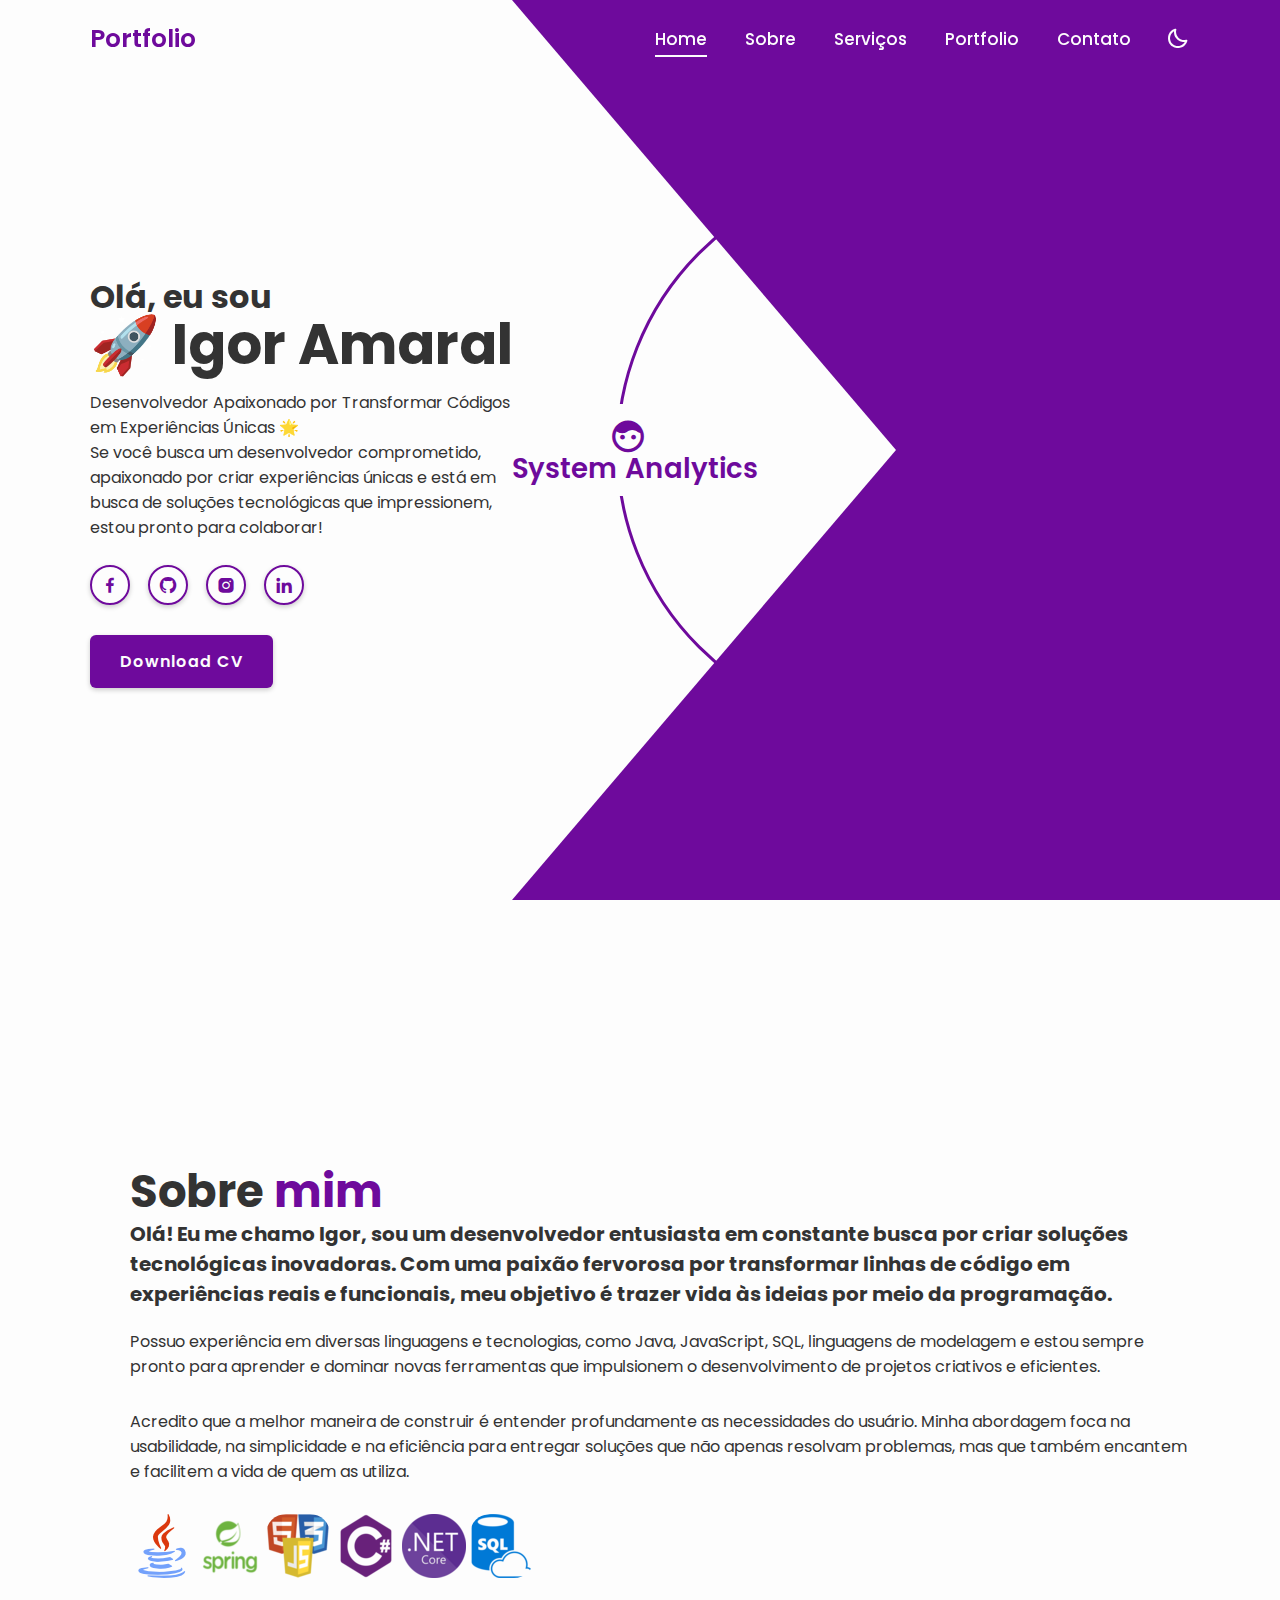
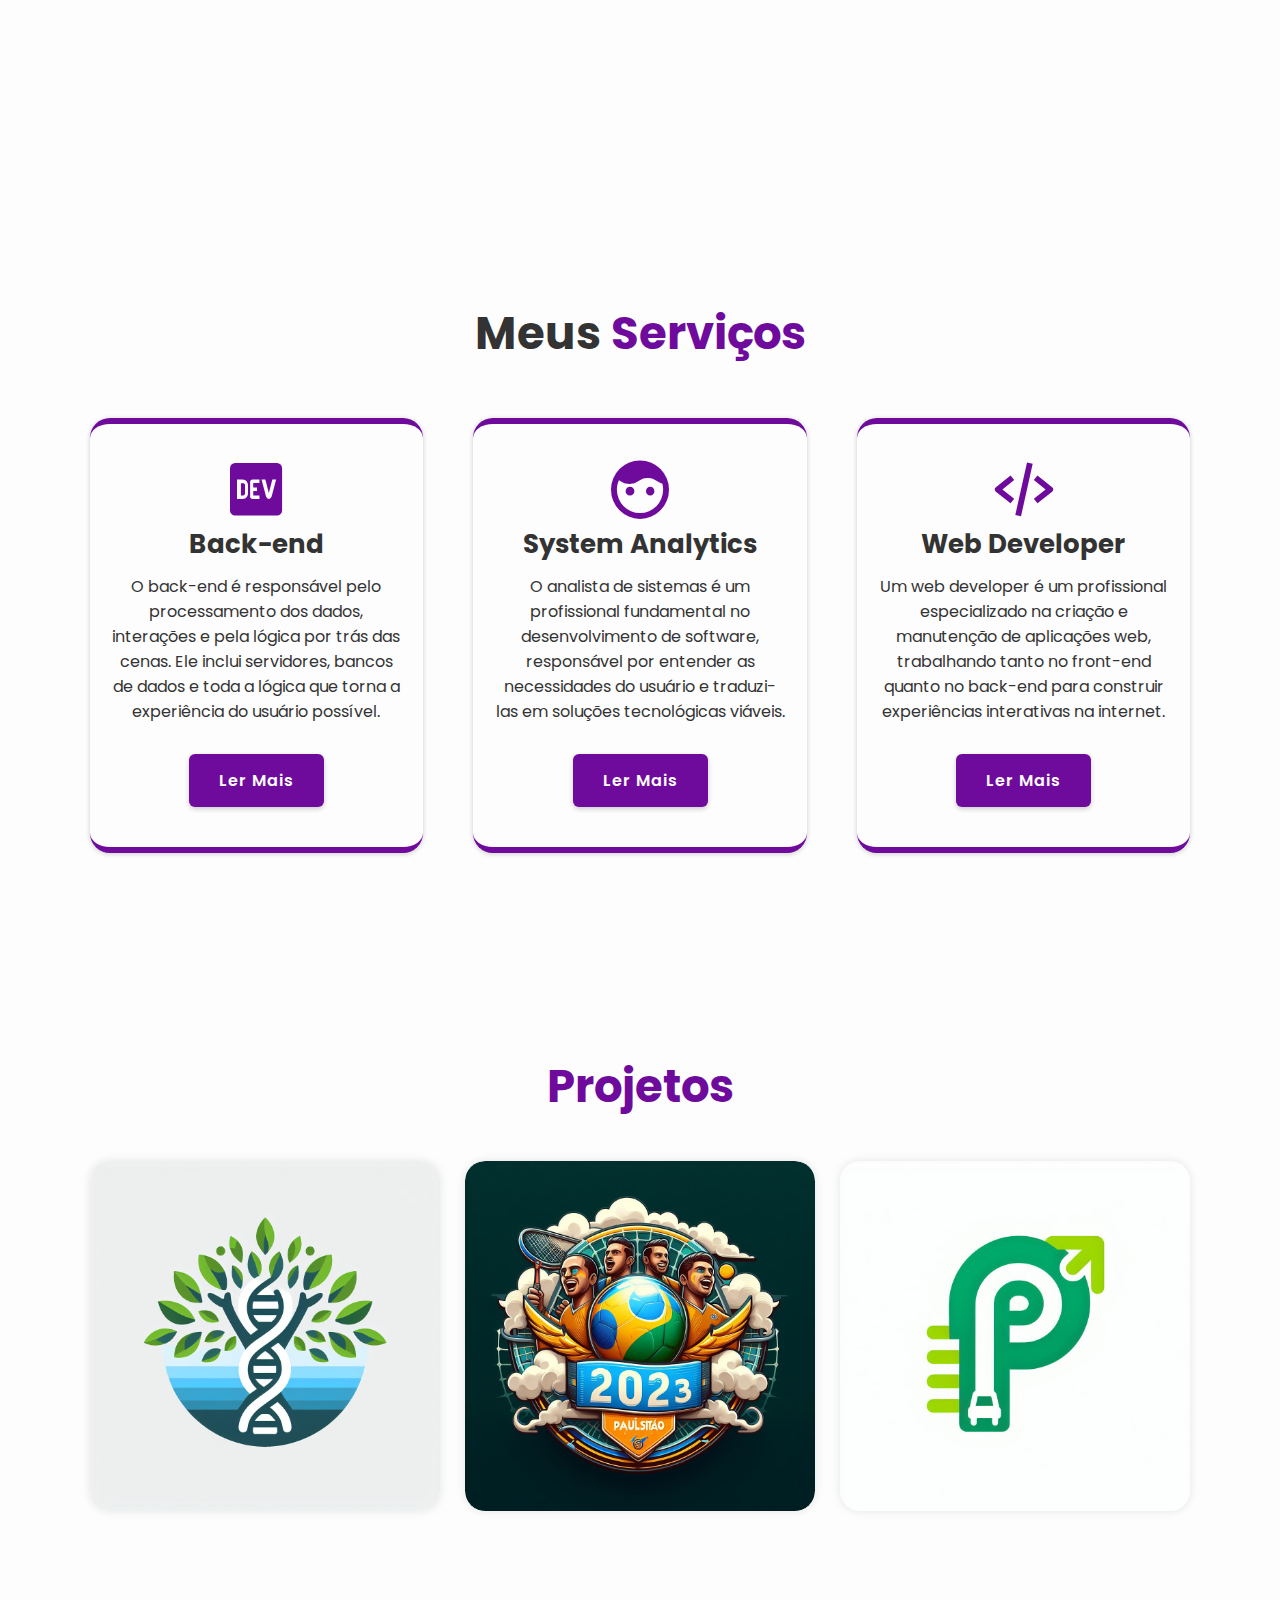
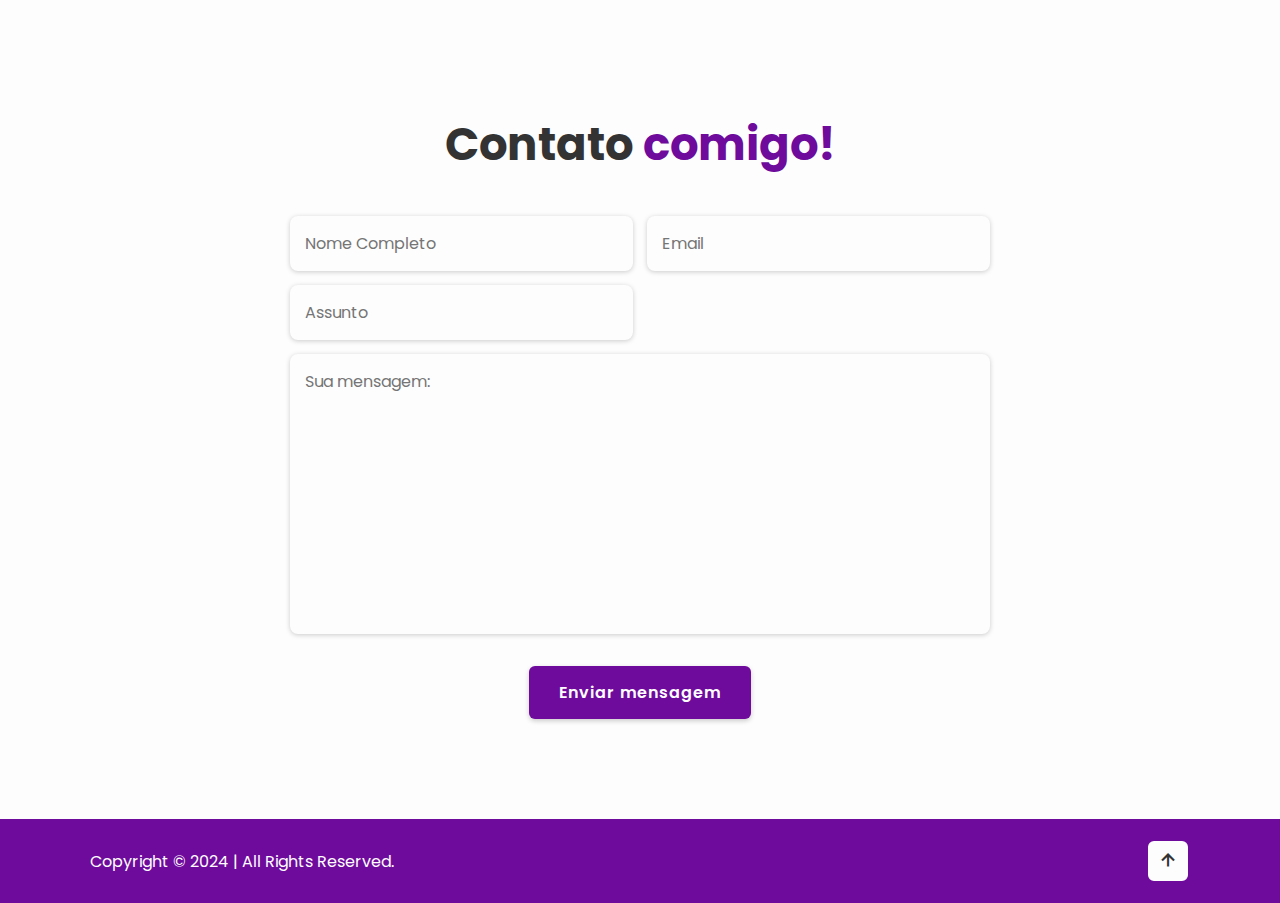
==== index.html @ 48c9be71 "algumas alteraçoes para teste mobile" ====
<!DOCTYPE html>
<html lang="en">

<head>
    <meta charset="UTF-8">
    <meta http-equiv="X-UA-Compatible" content="IE=edge">
    <meta name="viewport" content="width=device-width, initial-scale=1, maximum-scale=1, user-scalable=no">
    <title>Portfolio</title>

    <!-- swiper css -->
    <link rel="stylesheet" href="https://cdn.jsdelivr.net/npm/swiper@9/swiper-bundle.min.css" />

    <!-- box icons -->
    <link href='https://unpkg.com/boxicons@2.1.4/css/boxicons.min.css' rel='stylesheet'>

    <link rel="stylesheet" href="./resources/style.css">
    <link rel="shortcut icon" href="./images/logo.png" type="image/x-icon">
</head>

<body>

    <header class="header">
        <a href="index.html" class="logo">Portfolio</a>

        <nav class="navbar">
            <a href="#home" class="active">Home</a>
            <a href="#sobre">Sobre</a>
            <a href="#servicos">Serviços</a>
            <a href="#portfolio">Portfolio</a>
            <a href="#contato">Contato</a>
        </nav>

        <div class="bx bx-moon" id="darkMode-icon"></div>

        <div class="bx bx-menu" id="menu-icon"></div>
    </header>

    <section class="home" id="home">
        <div class="home-content">
            <h3>Olá, eu sou</h3>
            <h1>🚀 Igor Amaral</h1>
            <p>
                Desenvolvedor Apaixonado por Transformar Códigos em Experiências Únicas 🌟
            </p>
            <p>Se você busca um desenvolvedor comprometido, apaixonado por criar experiências únicas e está em busca de soluções tecnológicas que impressionem, estou pronto para colaborar!</p>

            <div class="social-media">
                <a href="#"><i class='bx bxl-facebook'></i></a>
                <a href="https://github.com/igorAmaral16"><i class='bx bxl-github'></i></a>
                <a href="#"><i class='bx bxl-instagram-alt'></i></a>
                <a href=""><i class='bx bxl-linkedin'></i></a>
            </div>

            <a href=""
                class="btn">Download CV</a>
        </div>

        <div class="profession-container">
            <div class="profession-box">
                <div class="profession" style="--i:0;">
                    <i class='bx bxs-face'></i>
                    <h4>System Analytics</h4>
                </div>
                <div class="profession" style="--i:1;">
                    <i class='bx bxl-dev-to'></i>
                    <h4>Dev Back-end</h4>
                </div>
                <div class="profession" style="--i:2;">
                    <i class='bx bx-code-alt'></i>
                    <h4>Web Developer</h4>
                </div>
                <div class="profession" style="--i:3;">
                    <i class='bx bxs-file-archive'></i>
                    <h4>Documentação</h4>
                </div>

                <div class="circle"></div>
            </div>

            <div class="overlay"></div>
        </div>

        <div class="home-img">
            <img src="botar uma foto melhor" alt="">
        </div>
    </section>

    <section class="about" id="sobre">
        <div class="about-img">
            <img src="botar um png" alt="">
        </div>

        <div class="about-content">
            <h2 class="heading">Sobre <span>mim</span></h2>
            <h3>
                Olá! Eu me chamo Igor, sou um desenvolvedor entusiasta em constante busca por criar soluções
                tecnológicas inovadoras. Com uma paixão fervorosa por transformar linhas de código em experiências reais
                e funcionais, meu objetivo é trazer vida às ideias por meio da programação.
            </h3>
            <p>
                Possuo experiência em diversas linguagens e tecnologias, como Java, JavaScript, SQL, linguagens de
                modelagem e estou sempre pronto para aprender e dominar novas ferramentas que impulsionem o
                desenvolvimento de projetos criativos e eficientes.
            </p>
            <p>
                Acredito que a melhor maneira de construir é entender profundamente as necessidades do usuário. Minha
                abordagem foca na usabilidade, na simplicidade e na eficiência para entregar soluções que não apenas
                resolvam problemas, mas que também encantem e facilitem a vida de quem as utiliza.

            <p>
                <span><img src="./images/JAVA_ICON.png"></span>
                <span><img src="./images/SPRING_ICON.png"></span>
                <span><img src="./images/HTML_CSS_JS_ICON.png"></span>
                <span><img src="./images/CSHARP.png"></span>
                <span><img src="./images/DOTNET_ICON.png"></span>
                <span><img src="./images/SQL_ICON.png"></span>
            </p>
            </p>
        </div>
    </section>

    <section class="services" id="servicos">
        <h2 class="heading">Meus <span>Serviços</span></h2>

        <div class="services-container">
            <div class="services-box">
                <i class='bx bxl-dev-to'></i>
                <h3>Back-end</h3>
                <p>O back-end é responsável pelo processamento dos dados, interações e pela lógica por trás das cenas.
                    Ele inclui servidores, bancos de dados e toda a lógica que torna a experiência do usuário possível.
                </p>
                <a href="https://developer.mozilla.org/pt-BR/docs/Learn/Server-side" class="btn">Ler Mais</a>
            </div>
            <div class="services-box">
                <i class='bx bxs-face'></i>
                <h3>System Analytics</h3>
                <p>O analista de sistemas é um profissional fundamental no desenvolvimento de software, responsável por
                    entender as necessidades do usuário e traduzi-las em soluções tecnológicas viáveis.</p>
                <a href="https://querobolsa.com.br/carreiras-e-profissoes/analista-de-sistemas" class="btn">Ler Mais</a>
            </div>
            <div class="services-box">
                <i class='bx bx-code-alt'></i>
                <h3>Web Developer</h3>
                <p>Um web developer é um profissional especializado na criação e manutenção de aplicações web,
                    trabalhando tanto no front-end quanto no back-end para construir experiências interativas na
                    internet.</p>
                <a href="https://www.w3schools.com/whatis/default.asp" class="btn">Ler Mais</a>
            </div>
        </div>
    </section>

    <section class="portfolio" id="portfolio">
        <h2 class="heading"><span>Projetos</span></h2>

        <div class="portfolio-container">
            <div class="portfolio-box">
                <img src="./images/projetosExemplo/projeto_logo_ClinciaOncologica.jpg" alt="">

                <div class="portfolio-layer">
                    <h4>Clínica Oncológica</h4>
                    <p>Um sistema web de workflow para uma clínica oncológica utilizando Servlet e SQL Server. </p>
                    <a href="https://github.com/igorAmaral16/ClinicaOncologica_MvnServlet"><i class='bx bx-link-external'></i></a>
                </div>
            </div>
            <div class="portfolio-box">
                <img src="./images/projetosExemplo/projeto_logo_Paulistao2023.jpg">

                <div class="portfolio-layer">
                    <h4>Paulistão 2023</h4>
                    <p>Um sistema web para simular o jogo de futebol Paulistão 2023 utilizando Spring Boot, banco de dados Relacional, JSP, HTML e CSS. Todas regras de negócio sendo tratadas diretamente no Banco de Dados. </p>
                    <a href="https://github.com/igorAmaral16/Paulistao_Spring"><i class='bx bx-link-external'></i></a>
                </div>
            </div>
            <div class="portfolio-box">
                <img src="./images/projetosExemplo/projeto_logo_Estacionamento.jpg">

                <div class="portfolio-layer">
                    <h4>Estacionamento</h4>
                    <p>Um sistema em console para um Estacionamento de veículos utilizando .NET OOP com Patterns e Tratamento de erros. </p>
                    <a href="https://github.com/igorAmaral16/trilha-net-fundamentos-desafio/tree/main/DesafioFundamentos"><i class='bx bx-link-external'></i></a>
                </div>
            </div>
        </div>
    </section>

    <section class="contact" id="contato">
        <h2 class="heading">Contato <span>comigo!</span></h2>

        <form form action="https://formsubmit.co/25e3821443ecacb9ebd62008166f1510" method="POST">

            <input type="hidden" name="_template" value="table">

            <div class="input-box">
                <input type="text" name="name" placeholder="Nome Completo" id="name" required>
                <input type="email" placeholder="Email" id="email" name="email" required>
            </div>
            <div class="input-box">
                <input type="text" name="_subject" placeholder="Assunto" required>
            </div>
            <textarea name="message" cols="30" rows="10" placeholder="Sua mensagem:" id="message" required></textarea>

            <input type="hidden" name="_captcha" value="false">
            <input type="hidden" name="_autoresponse"
                value="Obrigado por entrar em contato! Em breve retornarei uma mensagem para você. &lt;br&gt; Com atenção, &lt;br&gt;Igor">
            <input type="hidden" name="_next" value="https://igoramaral16.github.io/portfolio/thanks.html">

            <input type="submit" value="Enviar mensagem" class="btn">

        </form>
    </section>

    <footer class="footer">
        <div class="footer-text">
            <p>Copyright &copy; 2024 | All Rights Reserved.</p>
        </div>

        <div class="footer-iconTop">
            <a href="#home"><i class='bx bx-up-arrow-alt'></i></a>
        </div>
    </footer>


    <!-- scroll reveal -->
    <script src="https://unpkg.com/scrollreveal"></script>

    <!-- swiper js -->
    <script src="https://cdn.jsdelivr.net/npm/swiper@9/swiper-bundle.min.js"></script>

    <script src="./resources/JS/javaScript.js"></script>
</body>

</html>
---- resources/style.css ----
@import url('https://fonts.googleapis.com/css2?family=Poppins:wght@300;400;500;600;700;800;900&display=swap');

* {
    margin: 0;
    padding: 0;
    box-sizing: border-box;
    text-decoration: none;
    border: none;
    outline: none;
    scroll-behavior: smooth;
    font-family: 'Poppins', sans-serif;
}

:root {
    --bg-color: #fdfdfd;
    --text-color: #333;
    --main-color: #6e0a9c;
    --white-color: #fdfdfd;
    --shadow-color: rgba(0, 0, 0, .2);
}

*::selection {
    background: var(--main-color);
    color: var(--bg-color);
}

.dark-mode {
    --bg-color: #0b061f;
    --text-color: #fdfdfd;
    --shadow-color: rgba(0, 0, 0, .7);
}

html {
    font-size: 62.5%;
    overflow-x: hidden;
}

body {
    background: var(--bg-color);
    color: var(--text-color);
}

.header {
    position: fixed;
    top: 0;
    left: 0;
    width: 100%;
    padding: 2rem 7%;
    background: transparent;
    display: flex;
    align-items: center;
    z-index: 100;
    transition: .5s;
}

.header.sticky {
    background: var(--bg-color);
    box-shadow: 0 .1rem 1rem var(--shadow-color);
}

.logo {
    font-size: 2.5rem;
    color: var(--main-color);
    font-weight: 600;
    margin-right: auto;
}

.navbar a {
    position: relative;
    font-size: 1.7rem;
    color: var(--white-color);
    font-weight: 500;
    margin-right: 3.5rem;
}

.header.sticky .navbar a {
    color: var(--text-color);
}

.header.sticky .navbar a.active {
    color: var(--main-color);
}

.navbar a.active::before {
    content: '';
    position: absolute;
    left: 0;
    bottom: -6px;
    width: 100%;
    height: .2rem;
    background: var(--white-color);
}

.header.sticky .navbar a::before {
    background: var(--main-color);
    opacity: .7;
}

#darkMode-icon {
    font-size: 2.4rem;
    color: var(--white-color);
    cursor: pointer;
}

.header.sticky #darkMode-icon {
    color: var(--text-color);
    opacity: .9;
}

#menu-icon {
    font-size: 3.6rem;
    color: var(--text-color);
    display: none;
}

section {
    min-height: 100vh;
    padding: 10rem 7% 2rem;
}

.home {
    display: flex;
    align-items: center;
}

.home .home-content {
    max-width: 44rem;
}

.home-content h3 {
    font-size: 3.2rem;
    font-weight: 700;
    line-height: .3;
}

.home-content h1 {
    font-size: 5.6rem;
    font-weight: 700;
    margin-bottom: .3rem;
}

.home-content p {
    font-size: 1.6rem;
}

.home-content .social-media a {
    display: inline-flex;
    justify-content: center;
    align-items: center;
    width: 4rem;
    height: 4rem;
    background: transparent;
    border: .2rem solid var(--main-color);
    border-radius: 50%;
    box-shadow: 0 .2rem .5rem var(--shadow-color);
    font-size: 2rem;
    color: var(--main-color);
    margin: 2.5rem 1.5rem 3rem 0;
    transition: .5s ease;
}

.home-content .social-media a:hover {
    background: var(--main-color);
    color: var(--white-color);
}

.btn {
    display: inline-block;
    padding: 1.2rem 2.8rem;
    background: var(--main-color);
    border-radius: .6rem;
    box-shadow: 0 .2rem .5rem var(--shadow-color);
    font-size: 1.6rem;
    color: var(--white-color);
    letter-spacing: .1rem;
    font-weight: 600;
    border: .2rem solid transparent;
    transition: .5s ease;
}

.btn:hover {
    background: transparent;
    color: var(--main-color);
    border-color: var(--main-color);
}

.home .profession-container {
    position: absolute;
    top: 50%;
    right: 0;
    transform: translateY(-50%);
    width: 100vw;
    height: 100vh;
    overflow: hidden;
    pointer-events: none;
}

.home .profession-container .profession-box {
    position: absolute;
    top: 0;
    right: 0;
    width: 768px;
    height: 100vh;
    display: flex;
    justify-content: center;
    align-items: center;
    animation: professionRotate 13s ease-out infinite;
}

@keyframes professionRotate {

    0%,
    20% {
        transform: rotate(0deg);
    }

    25%,
    45% {
        transform: rotate(-90deg);
    }

    50%,
    70% {
        transform: rotate(-180deg);
    }

    75%,
    95% {
        transform: rotate(-270deg);
    }

    100% {
        transform: rotate(-360deg);
    }
}

.home .profession-box .profession {
    position: absolute;
    left: 0;
    display: flex;
    align-items: center;
    flex-direction: column;
    color: var(--main-color);
    transform: rotate(calc(360deg / 4 * var(--i)));
    transform-origin: 384px;
    background: var(--bg-color);
    padding: 13px 0;
}

.home .profession-box .profession:nth-child(1) i {
    margin-right: 15px;
}

.home .profession-box .profession:nth-child(2),
.home .profession-box .profession:nth-child(4) {
    padding-bottom: 20px;
}

.home .profession i {
    font-size: 3.8rem;
}

.home .profession h4 {
    font-size: 2.75rem;
    line-height: 1;
    font-weight: 600;
}

.home .profession-box .circle {
    width: 560px;
    height: 560px;
    border: 3px solid var(--main-color);
    border-radius: 50%;
    z-index: -1;
}

.home .profession-container .overlay {
    position: absolute;
    top: 0;
    right: 0;
    width: 0;
    height: 0;
    border-top: 50vh solid var(--main-color);
    border-right: 384px solid var(--main-color);
    border-bottom: 50vh solid var(--main-color);
    border-left: 384px solid transparent;
}

.home-img img {
    position: absolute;
    bottom: 0;
    right: 40px;
    pointer-events: none;
    max-width: 480px;
    max-height: 100vh;
}

span {
    color: var(--main-color);
}

.about {
    display: flex;
    justify-content: center;
    align-items: center;
    gap: 4rem;
}

.about-img img {
    width: 40vw;
}

.heading {
    font-size: 4.5rem;
    text-align: center;
}

.about-content h2 {
    text-align: left;
    line-height: 1.2;
}

.about-content h3 {
    font-size: 2rem;
}

.about-content p {
    font-size: 1.6rem;
    margin: 2rem 0 3rem;
}

.services {
    min-height: auto;
    padding-bottom: 10rem;
}

.services h2 {
    margin-bottom: 5rem;
}

.services .services-container {
    display: flex;
    justify-content: center;
    align-items: center;
    flex-wrap: wrap;
    gap: 5rem;
}

.services-container .services-box {
    flex: 1 1 30rem;
    background: var(--bg-color);
    padding: 3rem 2rem 4rem;
    border-radius: 2rem;
    box-shadow: 0 .1rem .5rem var(--shadow-color);
    text-align: center;
    border-top: .6rem solid var(--main-color);
    border-bottom: .6rem solid var(--main-color);
    transition: .5s ease;
}

.services-container .services-box:hover {
    box-shadow: 0 .1rem 2rem var(--shadow-color);
    transform: scale(1.02);
}

.services-box i {
    font-size: 7rem;
    color: var(--main-color);
}

.services-box h3 {
    font-size: 2.6rem;
    transition: .5s ease;
}

.services-box:hover h3 {
    color: var(--main-color);
}

.services-box p {
    font-size: 1.6rem;
    margin: 1rem 0 3rem;
}

.portfolio {
    min-height: auto;
    padding-bottom: 10rem;
}

.portfolio h2 {
    margin-bottom: 4rem;
}

.portfolio .portfolio-container {
    display: grid;
    grid-template-columns: repeat(3, 1fr);
    align-items: center;
    gap: 2.5rem;
}

.portfolio-container .portfolio-box {
    position: relative;
    display: flex;
    border-radius: 2rem;
    box-shadow: 0 0 1rem rgba(0, 0, 0, .1);
    overflow: hidden;
}

.portfolio-box img {
    width: 100%;
    transition: .5s ease;
}

.portfolio-box:hover img {
    transform: scale(1.1);
}

.portfolio-box .portfolio-layer {
    position: absolute;
    bottom: 0;
    left: 0;
    width: 100%;
    height: 100%;
    background: linear-gradient(rgba(0, 0, 0, .1), var(--main-color));
    color: var(--white-color);
    display: flex;
    justify-content: center;
    align-items: center;
    flex-direction: column;
    text-align: center;
    padding: 0 4rem;
    opacity: 0;
    transition: .5s ease;
}

.portfolio-box:hover .portfolio-layer {
    opacity: 1;
}

.portfolio-layer h4 {
    font-size: 3rem;
}

.portfolio-layer p {
    font-size: 1.6rem;
    margin: .3rem 0 1rem;
}

.portfolio-layer a {
    display: inline-flex;
    justify-content: center;
    align-items: center;
    width: 5rem;
    height: 5rem;
    background: var(--white-color);
    border-radius: 50%;
}

.portfolio-layer a i {
    font-size: 2rem;
    color: #333;
}

.testimonial-container {
    display: flex;
    align-items: center;
    flex-direction: column;
    width: 100%;
    padding: 5rem 1rem;
}

.testimonial-container .testimonial-wrapper {
    position: relative;
    max-width: 90rem;
    width: 100%;
    padding: 5rem;
}

.testimonial-wrapper .testimonial-box {
    padding: 1rem;
    border-radius: 2rem;
    overflow: hidden;
}

.testimonial-content .testimonial-slide {
    display: flex;
    align-items: center;
    flex-direction: column;
    background: var(--bg-color);
    border-radius: 2rem;
    box-shadow: 0 .1rem .5rem var(--shadow-color);
    padding: 3rem 5rem;
    border-top: .8rem solid var(--main-color);
    border-bottom: .8rem solid var(--main-color);
}

.testimonial-slide img {
    width: 14rem;
    height: 14rem;
    object-fit: cover;
    border-radius: 50%;
    border: .5rem solid var(--bg-color);
    outline: .5rem solid var(--main-color);
}

.testimonial-slide h3 {
    font-size: 2.5rem;
    margin: 2rem 0;
}

.testimonial-slide p {
    font-size: 1.4rem;
    text-align: center;
}

.testimonial-box .swiper-button-next,
.testimonial-box .swiper-button-prev {
    color: var(--main-color);
}

.testimonial-box .swiper-button-next {
    right: 0;
}

.testimonial-box .swiper-button-prev {
    left: 0;
}

.testimonial-box .swiper-pagination-bullet {
    background: rgba(0, 0, 0, .8);
}

.testimonial-box .swiper-pagination-bullet-active {
    background: var(--main-color);
}

.contact {
    min-height: auto;
    padding-bottom: 7rem;
}

.contact h2 {
    margin-bottom: 3rem;
}

.contact form {
    max-width: 70rem;
    margin: 1rem auto;
    text-align: center;
    margin-bottom: 3rem;
}

.contact form .input-box {
    display: flex;
    justify-content: space-between;
    flex-wrap: wrap;
}

.contact form .input-box input,
.contact form textarea {
    width: 100%;
    padding: 1.5rem;
    font-size: 1.6rem;
    color: var(--text-color);
    background: var(--bg-color);
    border-radius: .8rem;
    margin: .7rem 0;
    box-shadow: 0 .1rem .5rem var(--shadow-color);
}

.contact form .input-box input {
    width: 49%;
}

.contact form textarea {
    resize: none;
}

.contact form .btn {
    margin-top: 2rem;
    cursor: pointer;
}

.footer {
    display: flex;
    justify-content: space-between;
    align-items: center;
    flex-wrap: wrap;
    padding: 2rem 7%;
    background: var(--main-color);
}

.footer-text p {
    font-size: 1.6rem;
    color: var(--white-color);
}

.footer-iconTop a {
    display: inline-flex;
    justify-content: center;
    align-items: center;
    padding: .8rem;
    background: var(--white-color);
    border-radius: .8rem;
    border: .2rem solid var(--main-color);
    outline: .2rem solid transparent;
    transition: .5s ease;
}

.footer-iconTop a:hover {
    outline-color: var(--white-color);
}

.footer-iconTop a i {
    font-size: 2.4rem;
    color: #333;
}


/* BREAKPOINTS */
@media (max-width: 1200px) {
    html {
        font-size: 55%;
    }

    .home .profession-container .profession-box {
        right: -10%;
    }

    .home .profession-container .overlay {
        right: -6%;
    }

    .home-img img {
        right: 0;
    }
}

@media (max-width: 1100px) {
    .home .profession-container .profession-box {
        right: -15%;
    }

    .home-img img {
        max-width: 420px;
    }
}

@media (max-width: 1024px) {
    .header {
        padding: 2rem 3%;
    }

    section {
        padding: 10rem 3% 2rem;
    }

    .home .profession-container .profession-box {
        right: -20%;
    }

    .home .profession-container .overlay {
        right: -12%;
    }

    .home-img img {
        max-width: 400px;
    }
}

@media (max-width: 991px) {

    .navbar a:nth-child(1) {
        color: var(--main-color);
    }

    .navbar a.active::before {
        background: var(--main-color);
        opacity: .7;
    }

    .home .home-content {
        max-width: 50rem;
    }

    .home .profession-container .profession-box {
        right: -35%;
    }

    .home .profession-container .overlay {
        right: -30%;
    }

    .home-img img {
        display: none;
    }

    .footer {
        padding: 2rem 3%;
    }
}

@media (max-width: 896px) {
    .navbar a:nth-child(2) {
        color: var(--main-color);
    }

    .home .profession-container .profession-box {
        right: -50%;
    }

    .home .profession-container .overlay {
        right: -43%;
    }
}

@media (max-width: 879px) {
    .portfolio .portfolio-container {
        grid-template-columns: repeat(2, 1fr);
    }
}

@media (max-width: 780px) {
    .navbar a:nth-child(2) {
        color: var(--white-color);
    }
}

@media (max-width: 768px) {
    #menu-icon {
        display: block;
    }

    #darkMode-icon {
        position: absolute;
        right: 7rem;
        font-size: 2.6rem;
        color: var(--text-color);
        margin-bottom: .1rem;
    }

    .navbar {
        position: absolute;
        top: 100%;
        left: 0;
        width: 100%;
        padding: 1rem 3%;
        background: var(--bg-color);
        border-top: .1rem solid rgba(0, 0, 0, .2);
        box-shadow: 0 .5rem 1rem rgba(0, 0, 0, .1);
        display: none;
    }

    .navbar.active {
        display: block;
    }

    .navbar a {
        display: block;
        font-size: 2rem;
        margin: 3rem 0;
        color: var(--text-color);
    }

    .navbar a:nth-child(1),
    .navbar a:nth-child(2) {
        color: var(--text-color);
    }

    .navbar a.active {
        color: var(--main-color);
    }

    .navbar a::before {
        display: none;
    }

    .home {
        padding: 0 3% 23rem;
        justify-content: center;
        text-align: center;
    }

    .home-content h3 {
        font-size: 2.6rem;
    }

    .home-content h1 {
        font-size: 5rem;
    }

    .home-content .social-media a {
        margin: 2.5rem .75rem 3rem;
    }

    .home .profession-container {
        left: 0;
        width: 100%;
        height: 100%;
    }

    .home .profession-container .profession-box {
        position: fixed;
        top: 450px;
        left: 0;
        width: 100%;
    }

    .home .profession-box .profession {
        padding: 0 13px;
        left: auto;
        transform-origin: 0;
    }

    .home .profession-box .profession:nth-child(1) {
        transform: rotate(-90deg) translate(-120px, -210px);
    }

    .home .profession-box .profession:nth-child(1) i {
        margin-right: 0;
    }

    .home .profession-box .profession:nth-child(2) {
        transform: rotate(0deg) translate(0, -325px);
    }

    .home .profession-box .profession:nth-child(3) {
        transform: rotate(90deg) translate(-115px, -450px);
    }

    .home .profession-box .profession:nth-child(4) {
        transform: rotate(180deg) translate(-220px, -325px);
    }

    .home .profession-box .circle {
        position: fixed;
        width: 670px;
        height: 670px;
        z-index: -1;
    }

    .home .profession-container .overlay {
        position: fixed;
        top: 70rem;
        left: 50%;
        right: 0;
        transform: rotate(90deg) translate(-50%, 50%) scaleY(3);
        border-width: 23.9rem;
    }

    .about {
        flex-direction: column-reverse;
        text-align: center;
    }

    .about-content h2 {
        text-align: center;
    }

    .about-img img {
        width: 70vw;
        margin-top: -2rem;
    }

    .testimonial-container .testimonial-wrapper {
        padding: 5rem 0;
    }

    .testimonial-content .testimonial-slide {
        padding: 3rem 2rem;
    }

    .testimonial-box .swiper-button-next,
    .testimonial-box .swiper-button-prev {
        display: none;
    }
}

@media (max-width: 580px) {
    .portfolio .portfolio-container {
        grid-template-columns: 1fr;
    }
}

@media (max-width: 450px) {
    html {
        font-size: 50%;
    }

    #darkMode-icon {
        right: 6rem;
    }

    .home .profession-box .profession:nth-child(1) {
        transform: rotate(-90deg) translate(-110px, -220px);
    }

    .home .profession-box .profession:nth-child(2) {
        transform: rotate(0deg) translate(5px, -325px);
    }

    .home .profession-box .profession:nth-child(3) {
        transform: rotate(90deg) translate(-105px, -440px);
    }

    .home .profession-box .profession:nth-child(4) {
        transform: rotate(180deg) translate(-210px, -325px);
    }

    .home .profession-container .overlay {
        top: 80rem;
    }

    .contact form .input-box input {
        width: 100%;
    }

    .footer {
        flex-direction: column-reverse;
    }

    .footer p {
        text-align: center;
        margin-top: 2rem;
    }
}

@media (max-width: 365px) {
    .about-img img {
        width: 90vw;
    }
}

@media (max-width: 315px) {
    .home-content h1 {
        font-size: 4.5rem;
    }
}
img {
    border-radius: 20px;
}

  .agradecimento {
    text-align: center;
    font-size: 24px;
    color: #8a00ca;
    padding: 5vw;
    max-width: 80%;
    margin: auto;
  }
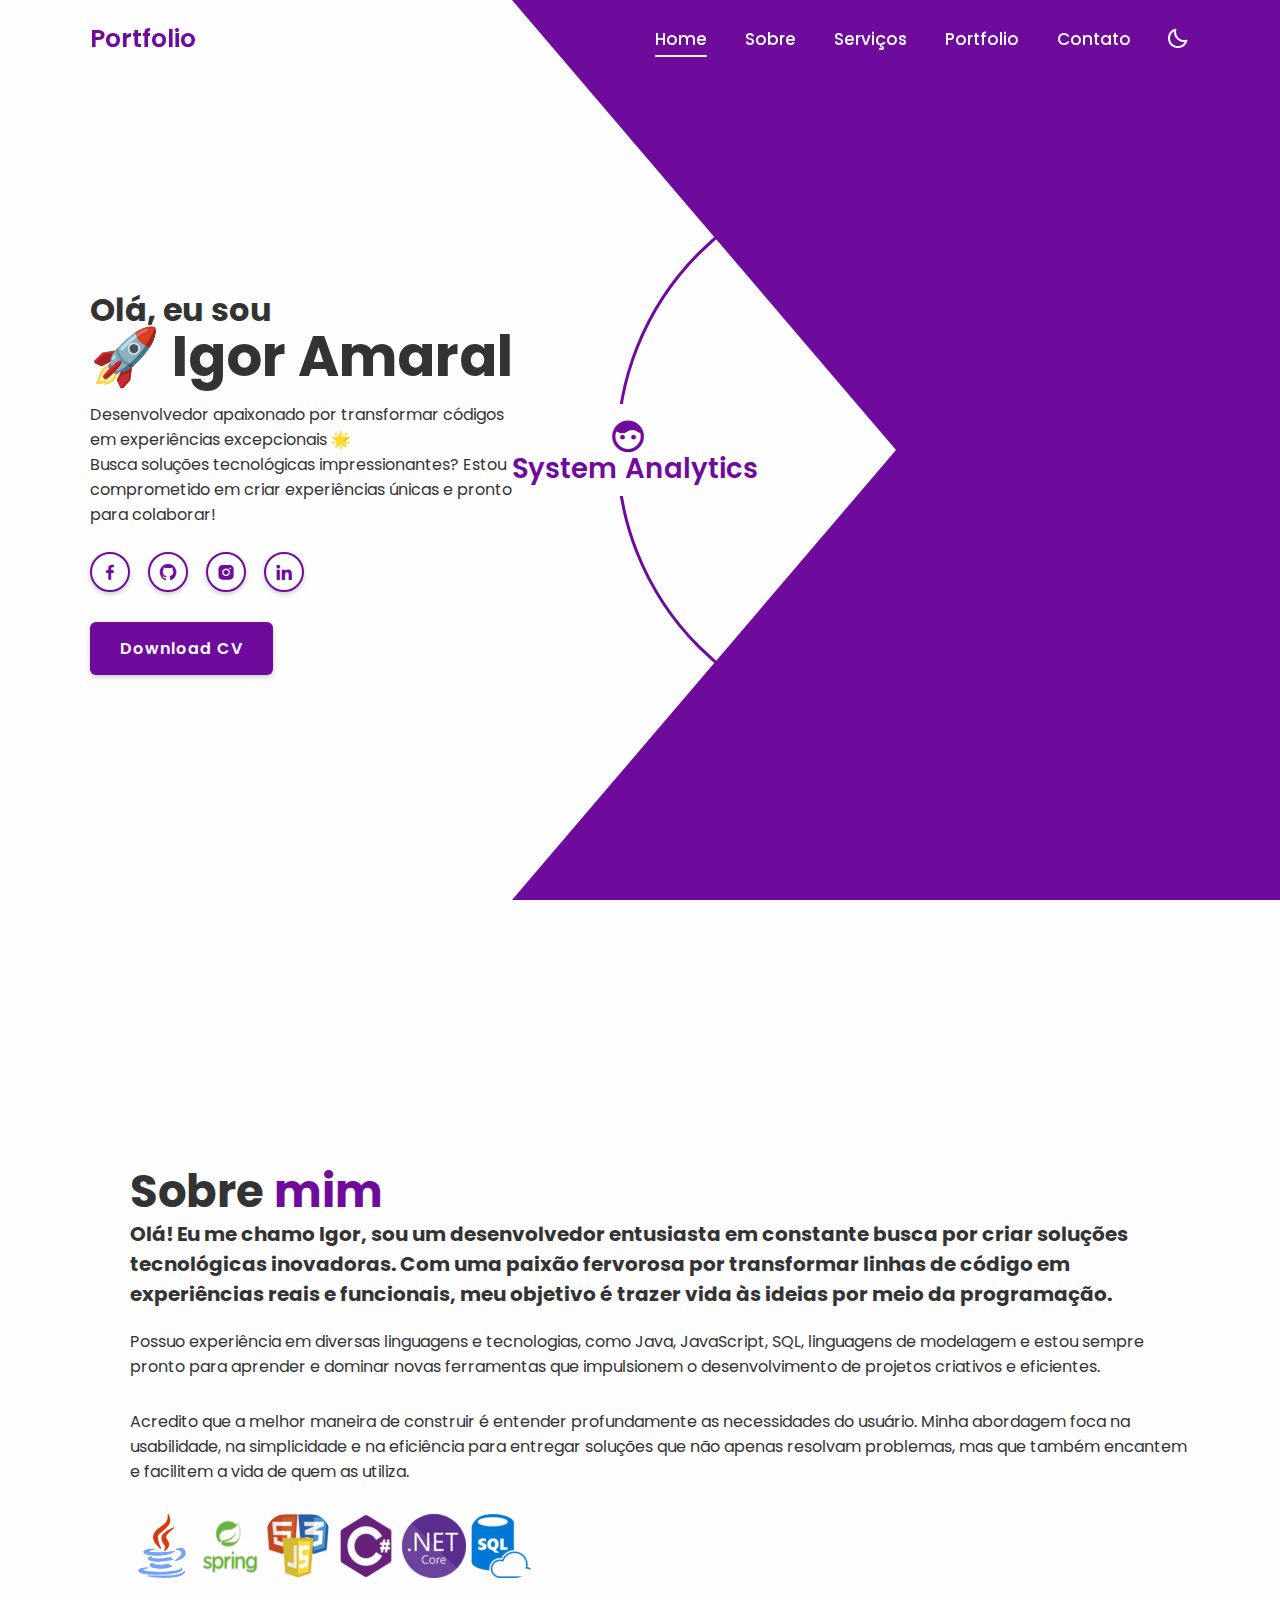
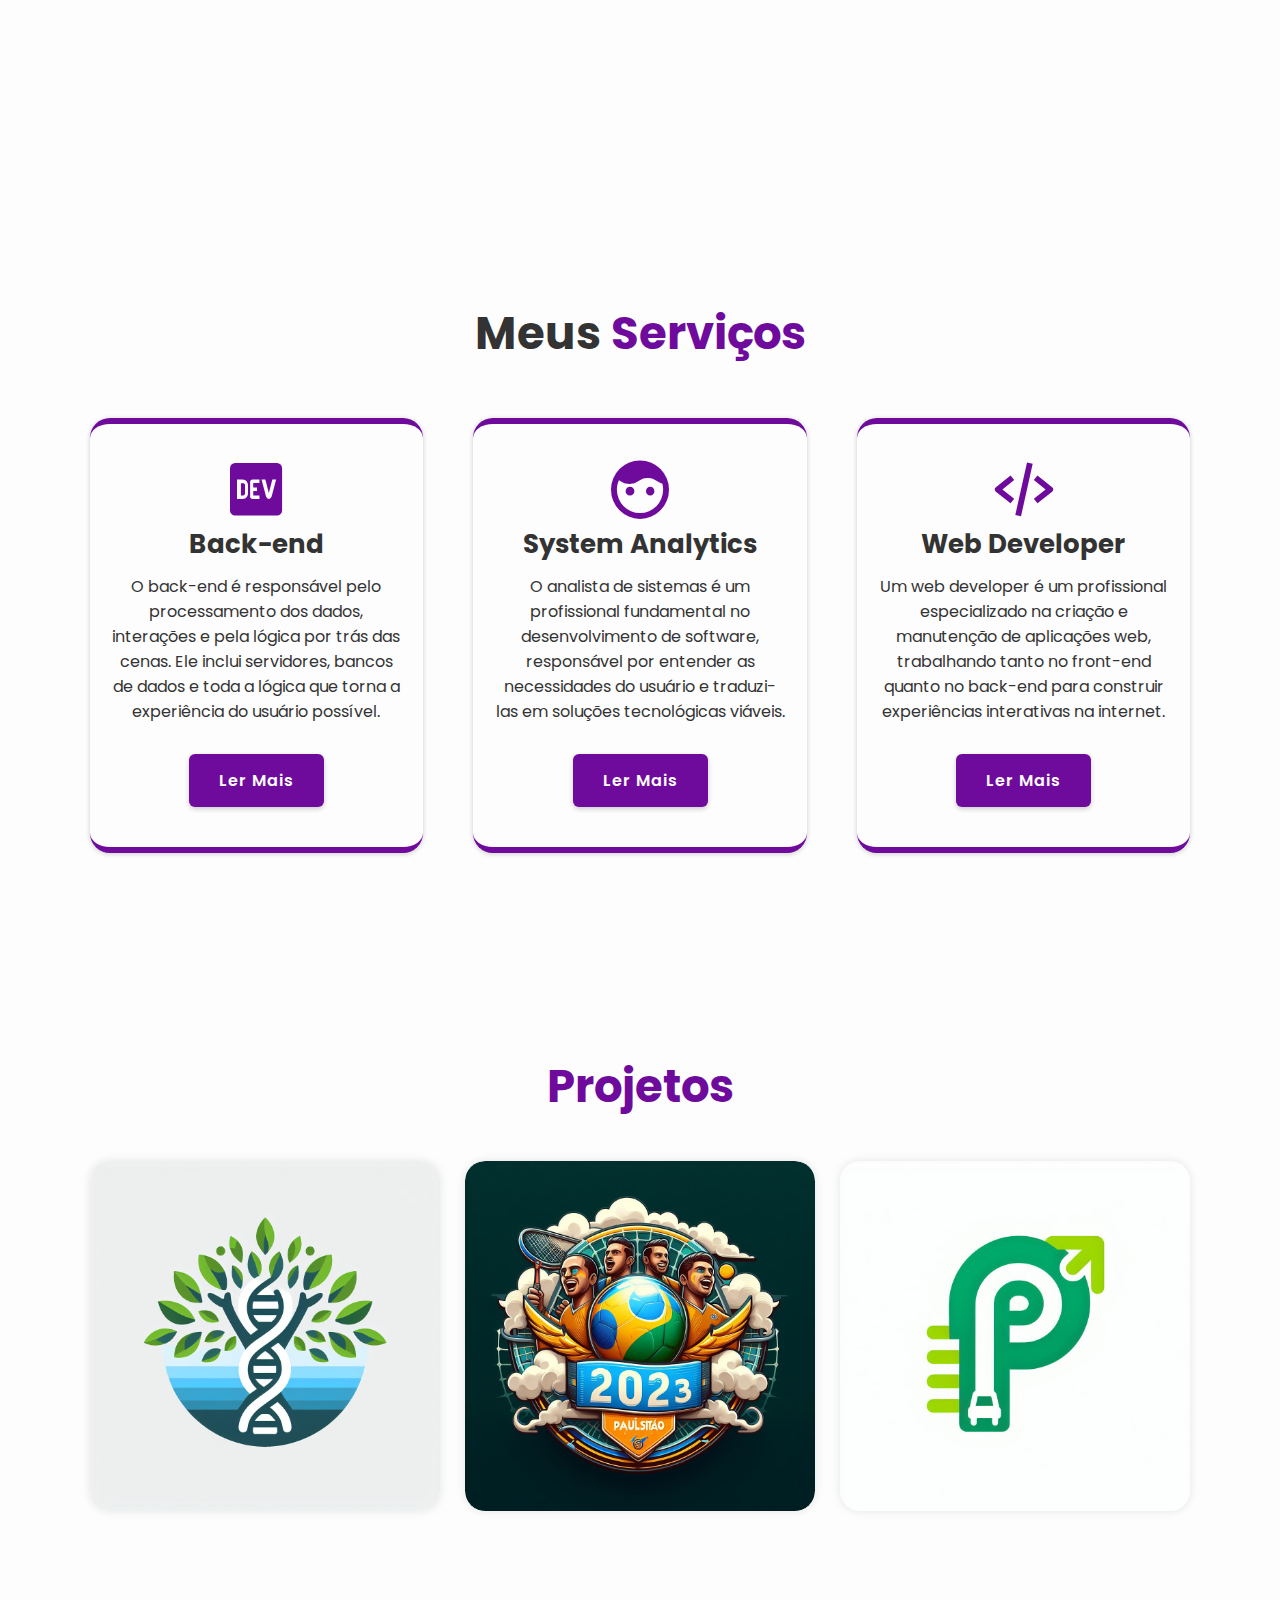
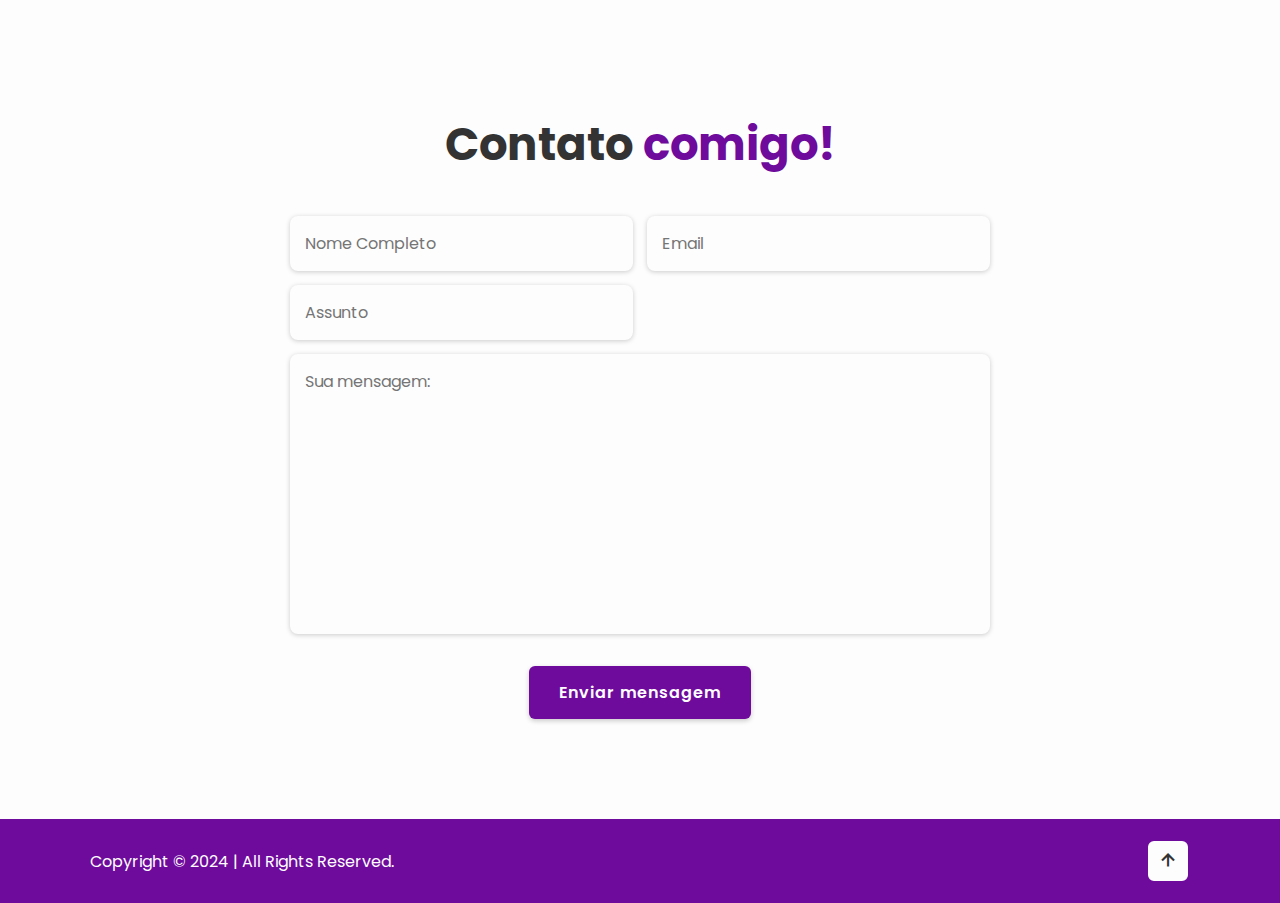
==== commit 18c9102b: "algumas alteraçoes para teste ios" ====
--- a/index.html
+++ b/index.html
@@ -39,11 +39,9 @@
         <div class="home-content">
             <h3>Olá, eu sou</h3>
             <h1>🚀 Igor Amaral</h1>
-            <p>
-                Desenvolvedor Apaixonado por Transformar Códigos em Experiências Únicas 🌟
-            </p>
-            <p>Se você busca um desenvolvedor comprometido, apaixonado por criar experiências únicas e está em busca de soluções tecnológicas que impressionem, estou pronto para colaborar!</p>
-
+            <p>Desenvolvedor apaixonado por transformar códigos em experiências excepcionais 🌟 </p>
+            
+            <p>Busca soluções tecnológicas impressionantes? Estou comprometido em criar experiências únicas e pronto para colaborar!</p>
             <div class="social-media">
                 <a href="#"><i class='bx bxl-facebook'></i></a>
                 <a href="https://github.com/igorAmaral16"><i class='bx bxl-github'></i></a>
@@ -51,8 +49,7 @@
                 <a href=""><i class='bx bxl-linkedin'></i></a>
             </div>
 
-            <a href=""
-                class="btn">Download CV</a>
+            <a href="" class="btn">Download CV</a>
         </div>
 
         <div class="profession-container">
@@ -159,7 +156,8 @@
                 <div class="portfolio-layer">
                     <h4>Clínica Oncológica</h4>
                     <p>Um sistema web de workflow para uma clínica oncológica utilizando Servlet e SQL Server. </p>
-                    <a href="https://github.com/igorAmaral16/ClinicaOncologica_MvnServlet"><i class='bx bx-link-external'></i></a>
+                    <a href="https://github.com/igorAmaral16/ClinicaOncologica_MvnServlet"><i
+                            class='bx bx-link-external'></i></a>
                 </div>
             </div>
             <div class="portfolio-box">
@@ -167,7 +165,9 @@
 
                 <div class="portfolio-layer">
                     <h4>Paulistão 2023</h4>
-                    <p>Um sistema web para simular o jogo de futebol Paulistão 2023 utilizando Spring Boot, banco de dados Relacional, JSP, HTML e CSS. Todas regras de negócio sendo tratadas diretamente no Banco de Dados. </p>
+                    <p>Um sistema web para simular o jogo de futebol Paulistão 2023 utilizando Spring Boot, banco de
+                        dados Relacional, JSP, HTML e CSS. Todas regras de negócio sendo tratadas diretamente no Banco
+                        de Dados. </p>
                     <a href="https://github.com/igorAmaral16/Paulistao_Spring"><i class='bx bx-link-external'></i></a>
                 </div>
             </div>
@@ -176,8 +176,11 @@
 
                 <div class="portfolio-layer">
                     <h4>Estacionamento</h4>
-                    <p>Um sistema em console para um Estacionamento de veículos utilizando .NET OOP com Patterns e Tratamento de erros. </p>
-                    <a href="https://github.com/igorAmaral16/trilha-net-fundamentos-desafio/tree/main/DesafioFundamentos"><i class='bx bx-link-external'></i></a>
+                    <p>Um sistema em console para um Estacionamento de veículos utilizando .NET OOP com Patterns e
+                        Tratamento de erros. </p>
+                    <a
+                        href="https://github.com/igorAmaral16/trilha-net-fundamentos-desafio/tree/main/DesafioFundamentos"><i
+                            class='bx bx-link-external'></i></a>
                 </div>
             </div>
         </div>
@@ -229,4 +232,4 @@
     <script src="./resources/JS/javaScript.js"></script>
 </body>
 
-</html>
+</html>--- a/resources/style.css
+++ b/resources/style.css
@@ -447,6 +447,7 @@
 }
 
 .portfolio-layer a {
+    display: -webkit-inline-flex;
     display: inline-flex;
     justify-content: center;
     align-items: center;
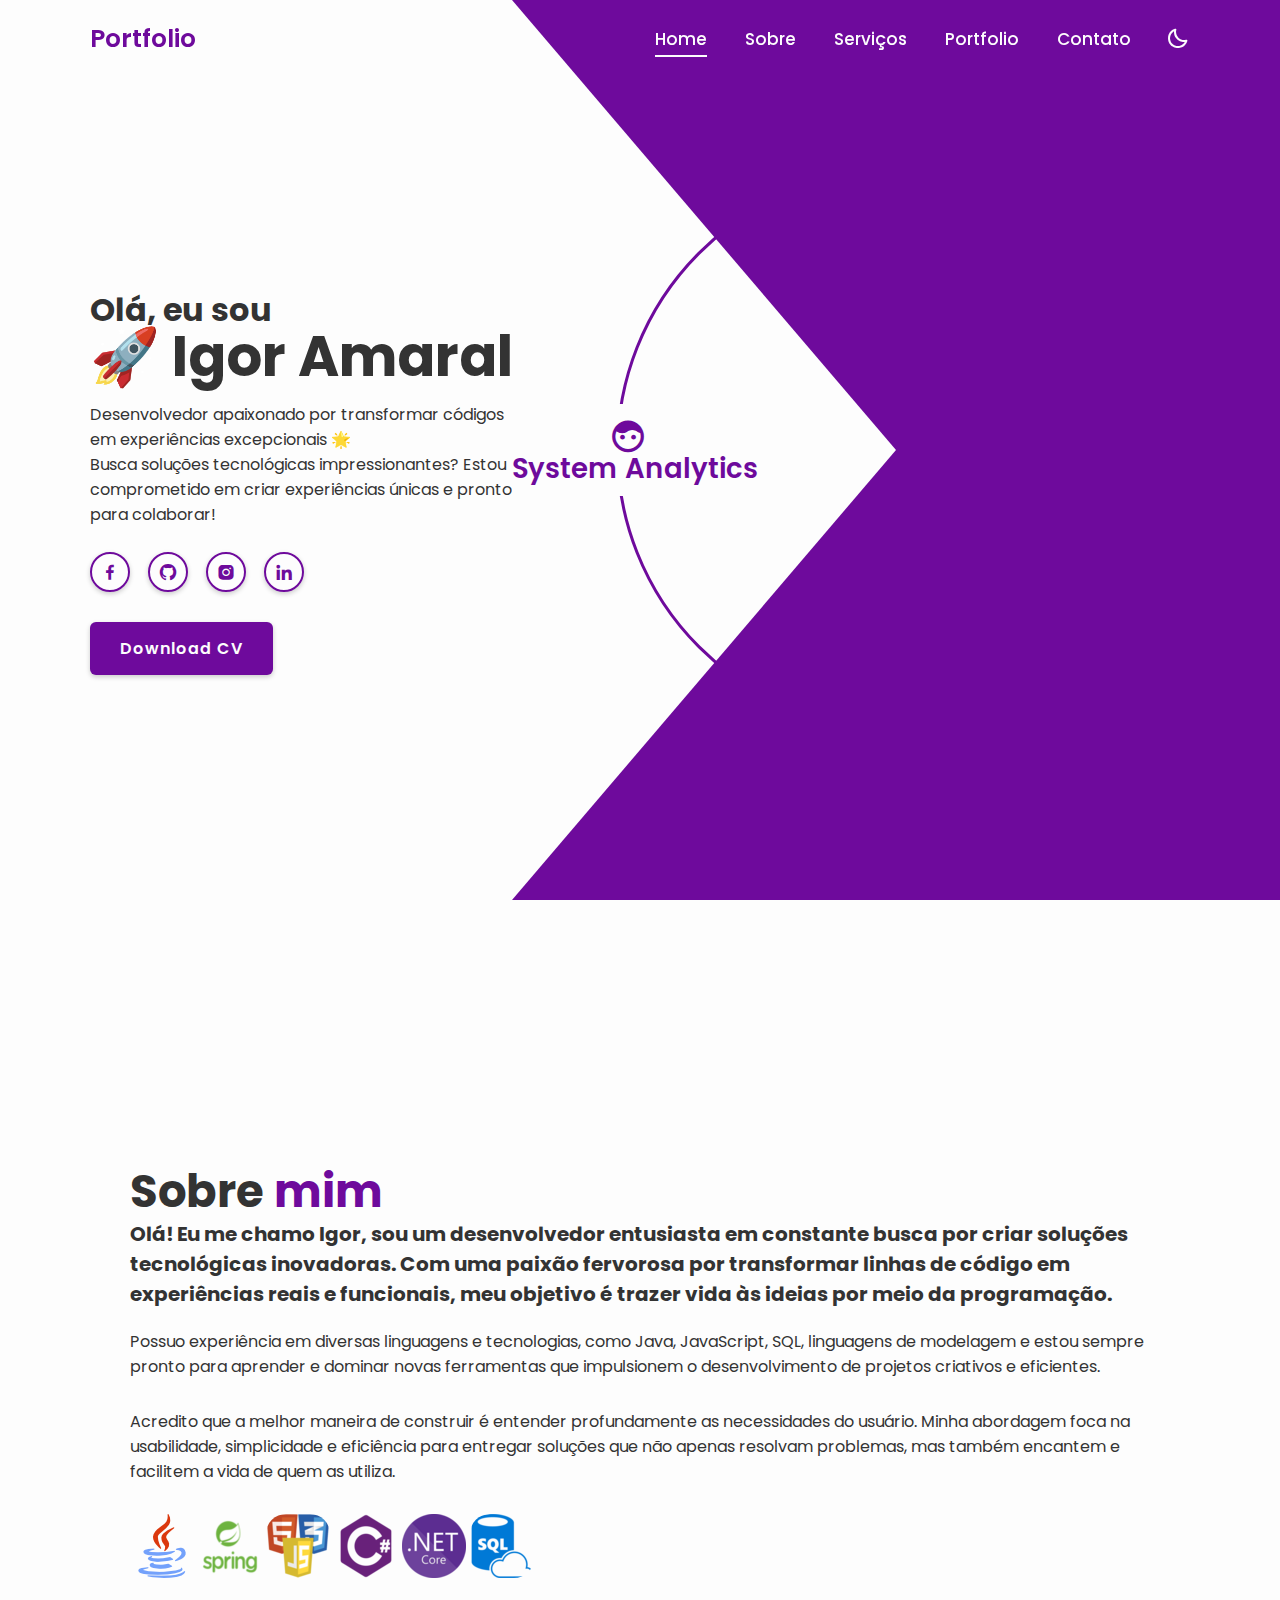
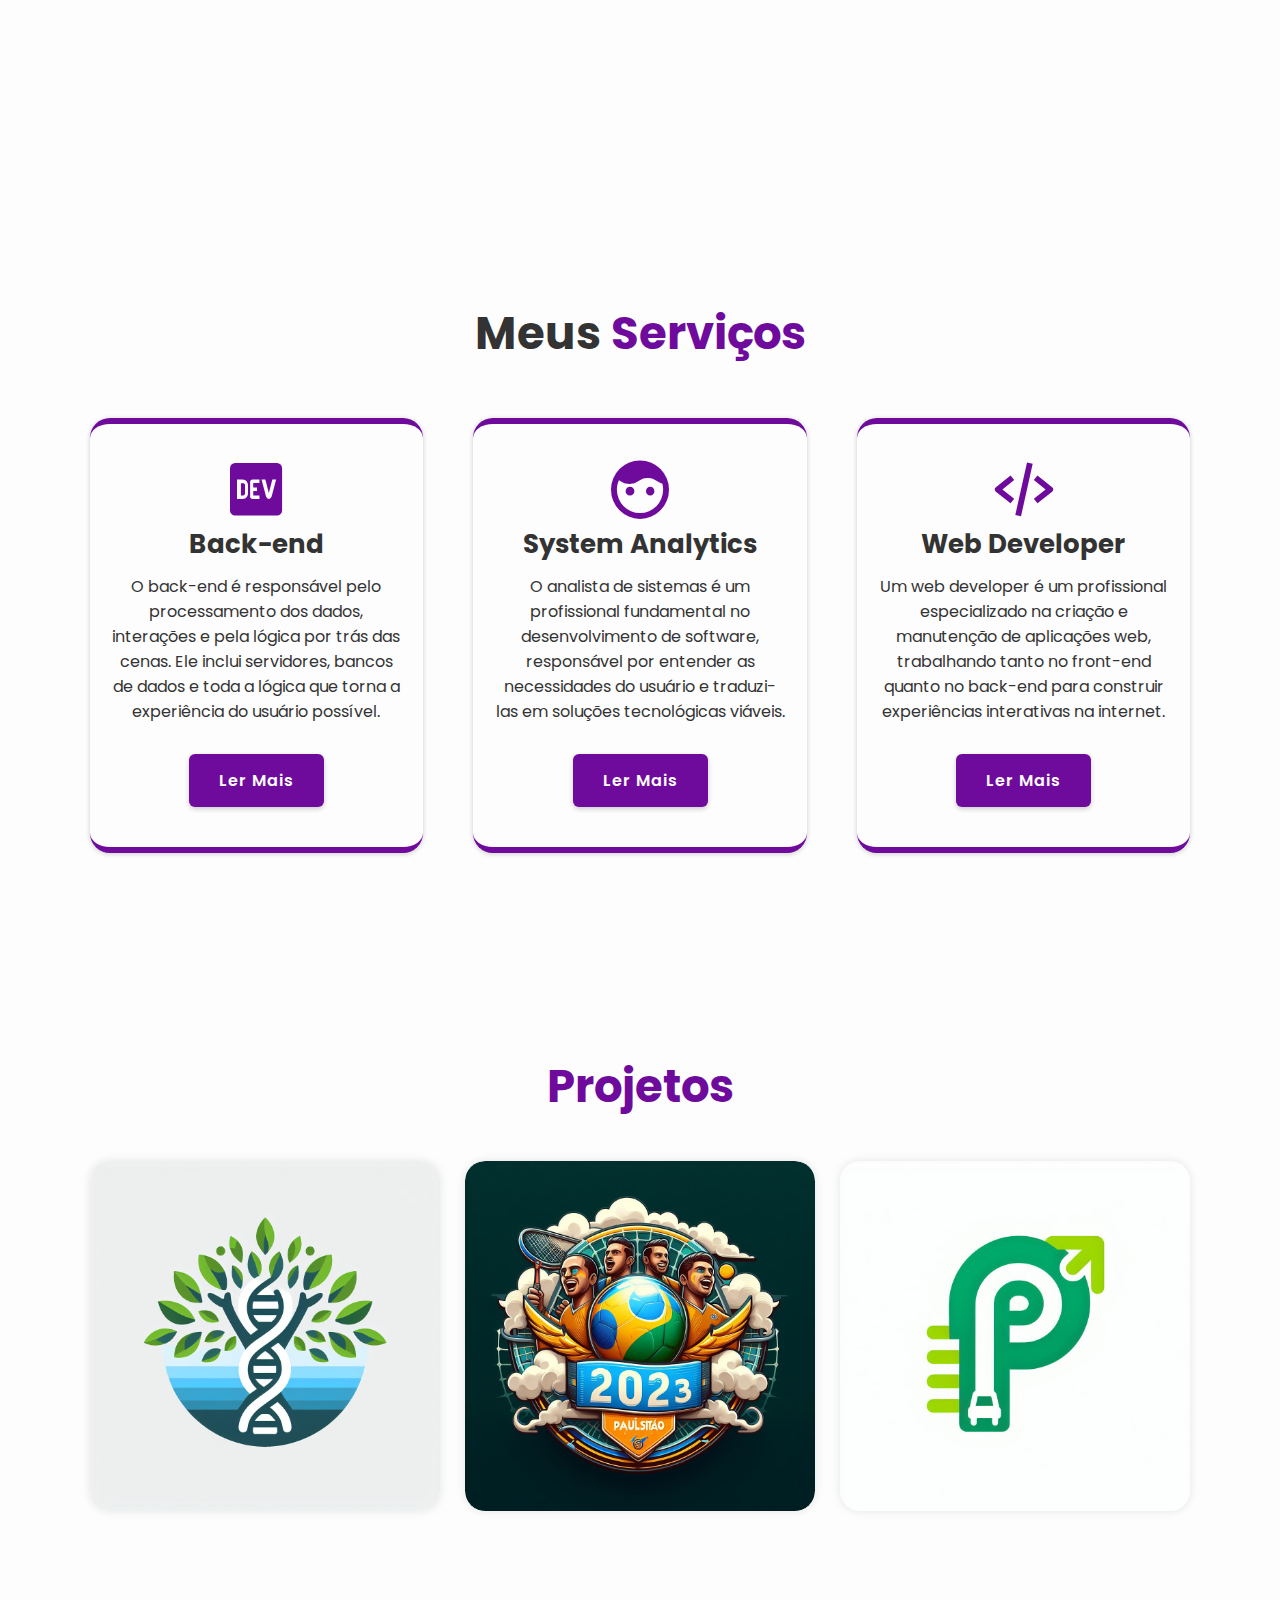
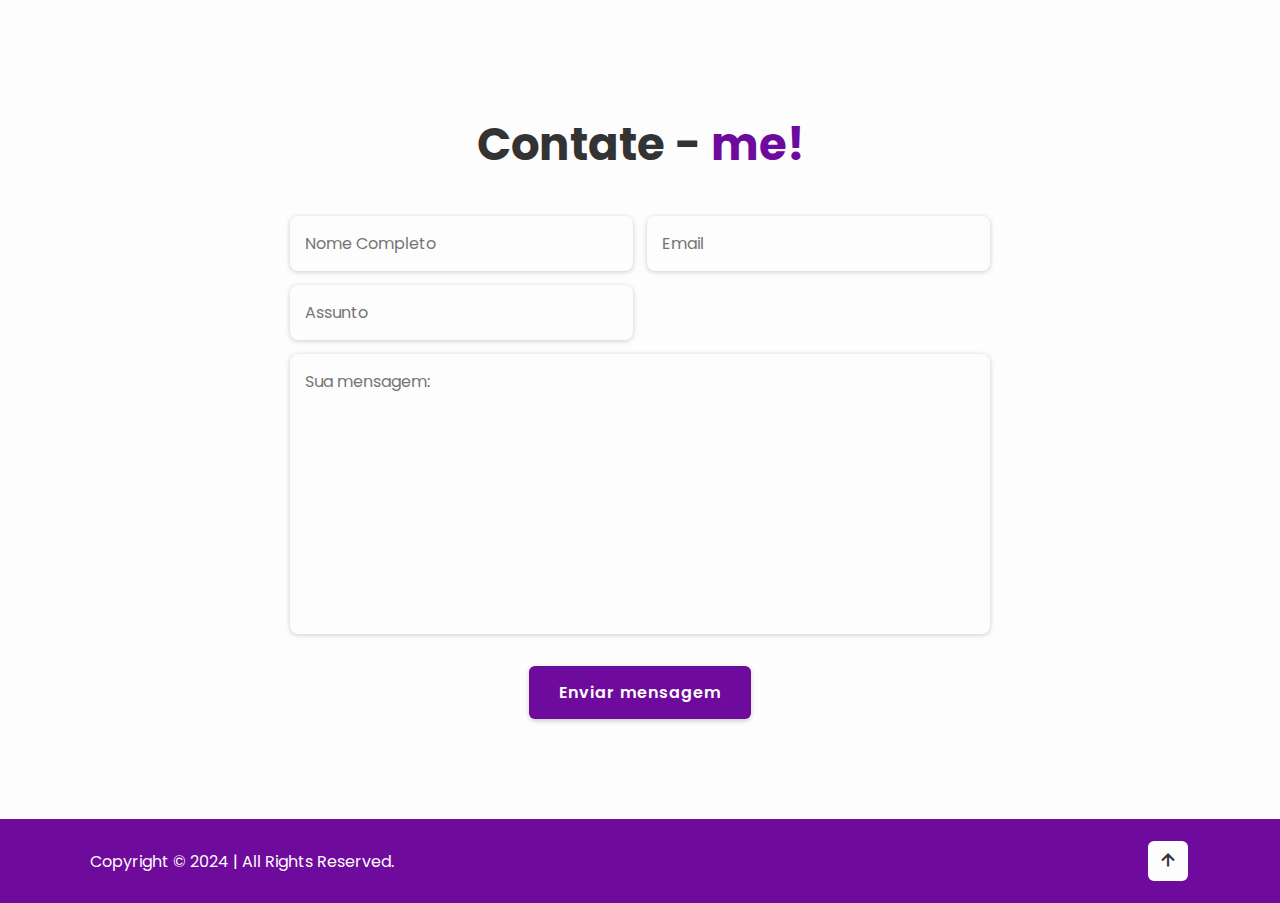
==== commit adb1455c: "Adicionando alterações finais" ====
--- a/index.html
+++ b/index.html
@@ -101,9 +101,8 @@
             </p>
             <p>
                 Acredito que a melhor maneira de construir é entender profundamente as necessidades do usuário. Minha
-                abordagem foca na usabilidade, na simplicidade e na eficiência para entregar soluções que não apenas
-                resolvam problemas, mas que também encantem e facilitem a vida de quem as utiliza.
-
+                abordagem foca na usabilidade, simplicidade e eficiência para entregar soluções que não apenas
+                resolvam problemas, mas também encantem e facilitem a vida de quem as utiliza.
             <p>
                 <span><img src="./images/JAVA_ICON.png"></span>
                 <span><img src="./images/SPRING_ICON.png"></span>
@@ -187,7 +186,7 @@
     </section>
 
     <section class="contact" id="contato">
-        <h2 class="heading">Contato <span>comigo!</span></h2>
+        <h2 class="heading">Contate - <span>me!</span></h2>
 
         <form form action="https://formsubmit.co/25e3821443ecacb9ebd62008166f1510" method="POST">
 
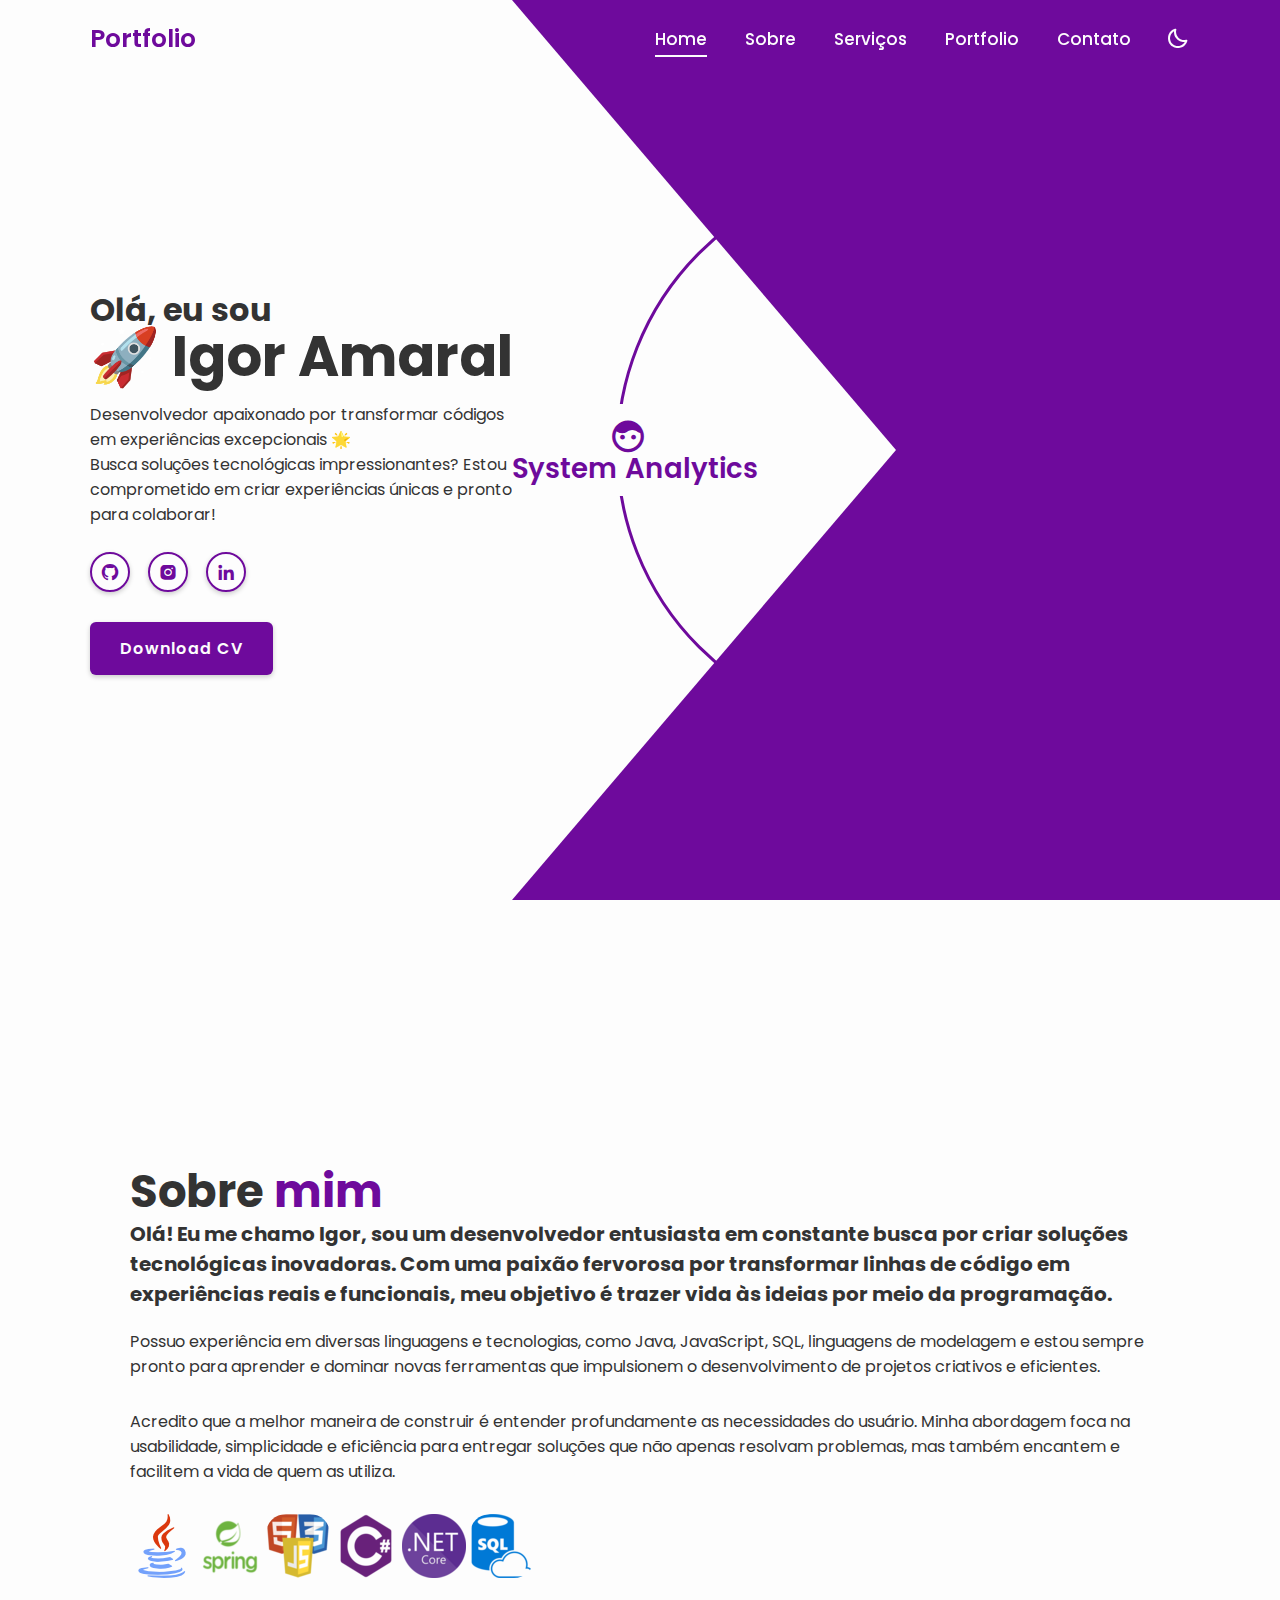
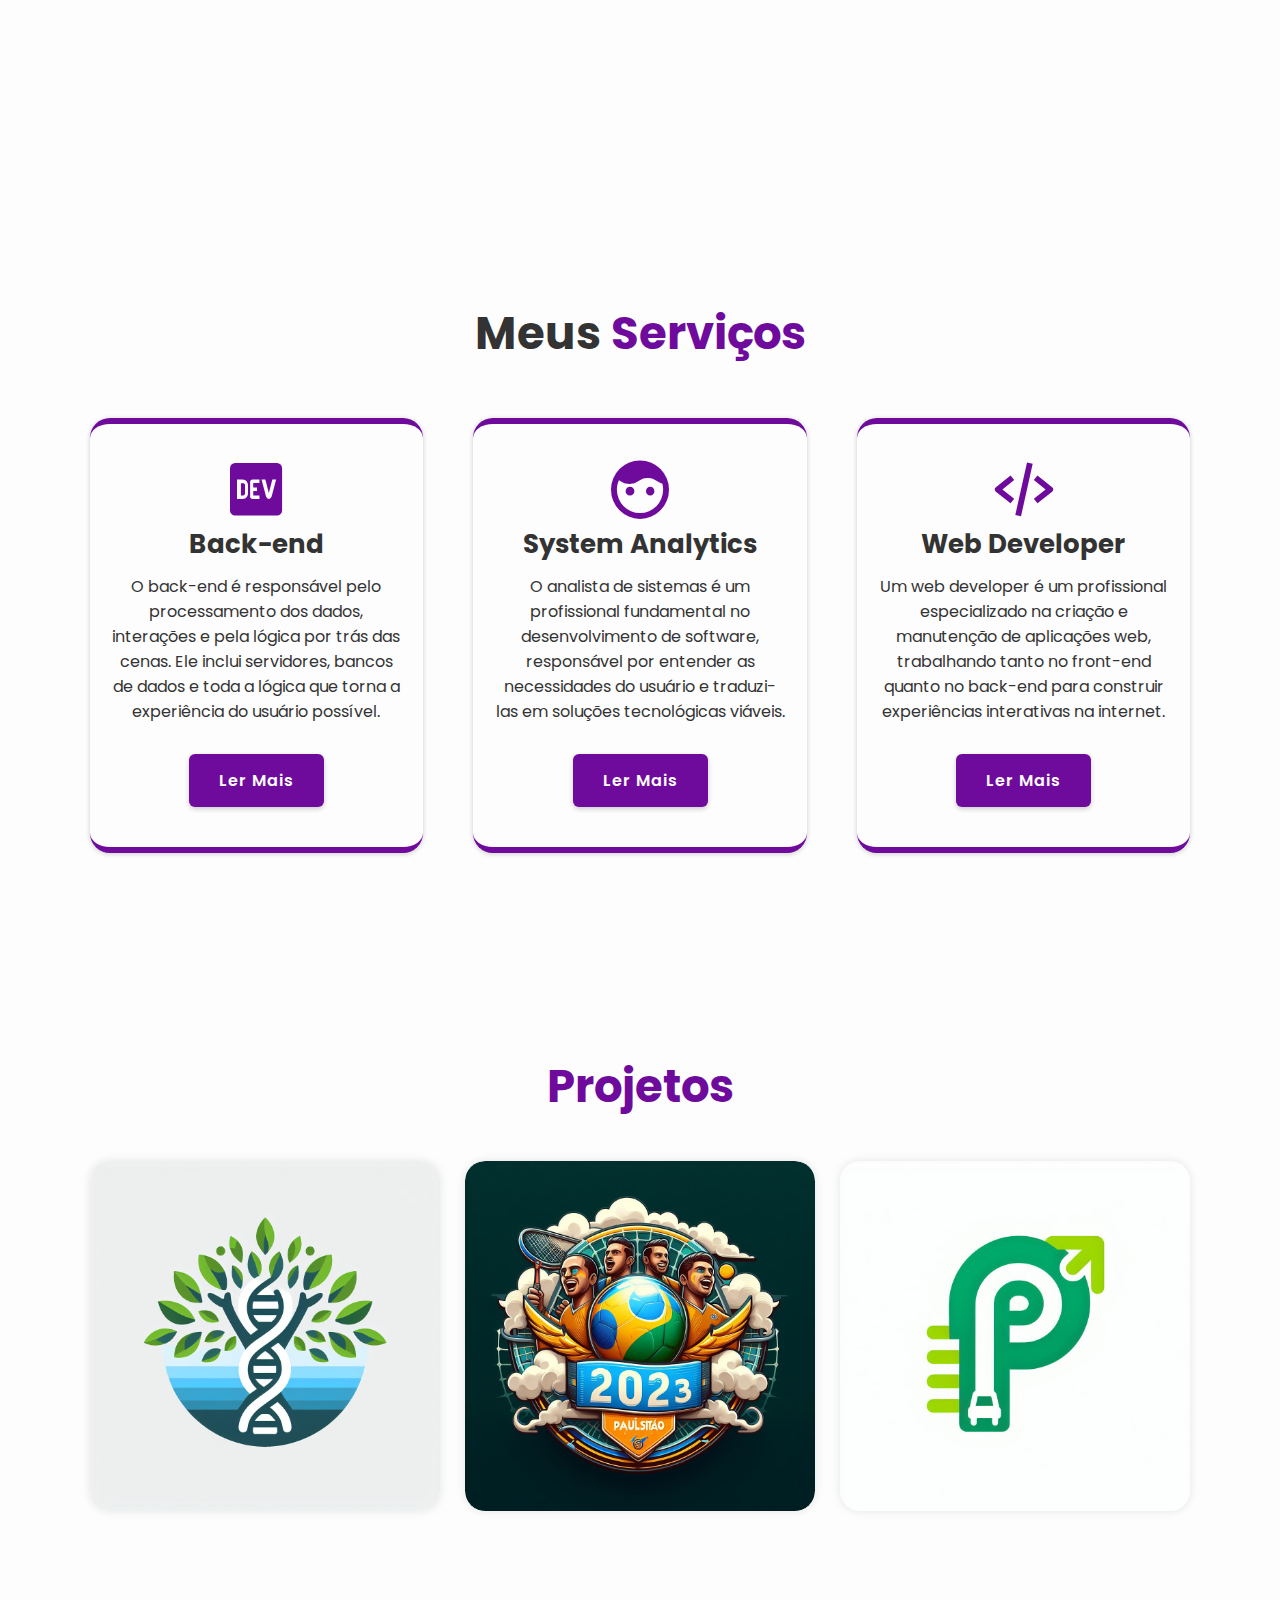
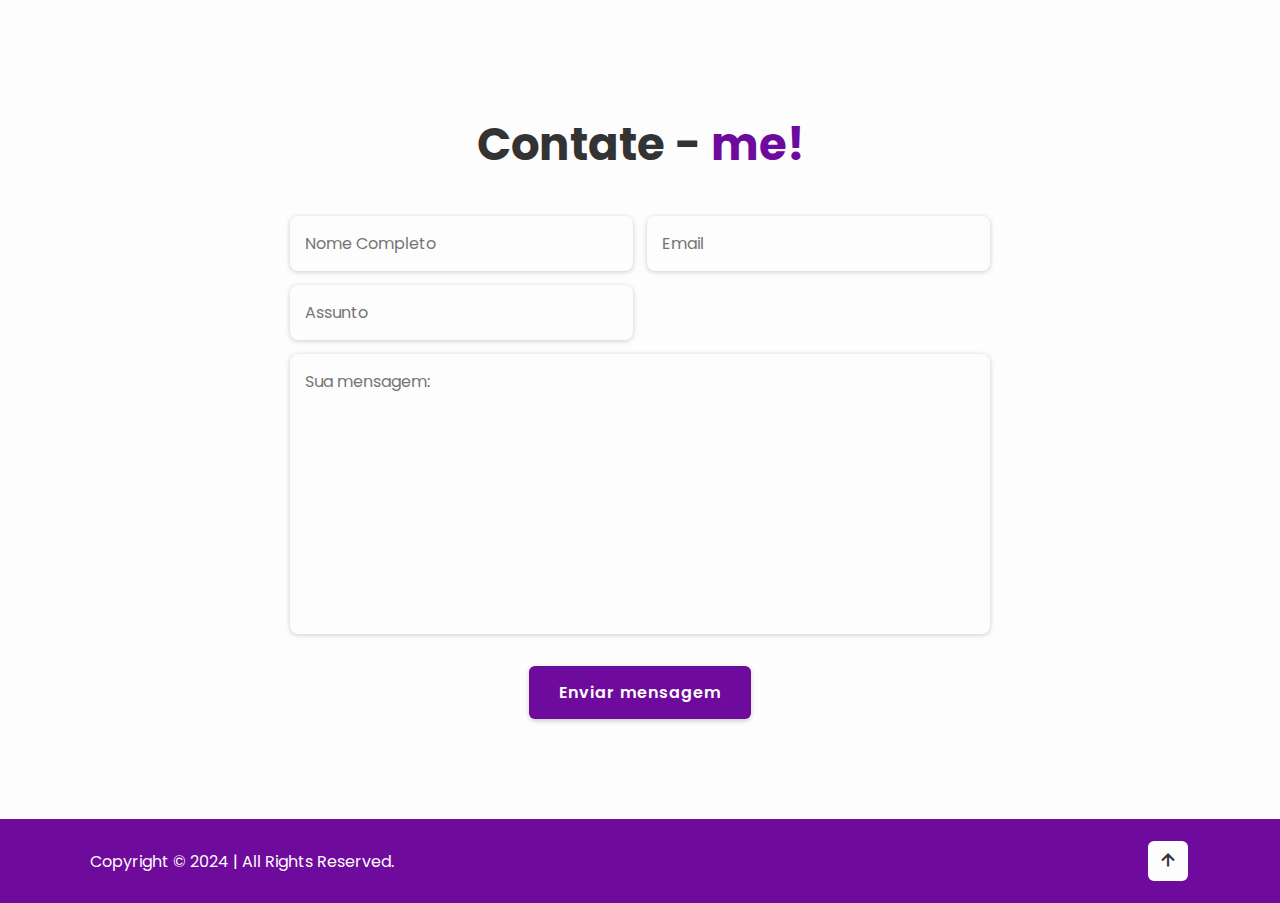
==== commit 63b04dee: "finalização 1/2" ====
--- a/index.html
+++ b/index.html
@@ -5,7 +5,7 @@
     <meta charset="UTF-8">
     <meta http-equiv="X-UA-Compatible" content="IE=edge">
     <meta name="viewport" content="width=device-width, initial-scale=1, maximum-scale=1, user-scalable=no">
-    <title>Portfolio</title>
+    <title>Igor Amaral</title>
 
     <!-- swiper css -->
     <link rel="stylesheet" href="https://cdn.jsdelivr.net/npm/swiper@9/swiper-bundle.min.css" />
@@ -43,13 +43,12 @@
             
             <p>Busca soluções tecnológicas impressionantes? Estou comprometido em criar experiências únicas e pronto para colaborar!</p>
             <div class="social-media">
-                <a href="#"><i class='bx bxl-facebook'></i></a>
                 <a href="https://github.com/igorAmaral16"><i class='bx bxl-github'></i></a>
-                <a href="#"><i class='bx bxl-instagram-alt'></i></a>
-                <a href=""><i class='bx bxl-linkedin'></i></a>
-            </div>
-
-            <a href="" class="btn">Download CV</a>
+                <a href="https://www.instagram.com/whtr_oo?igsh=cndmazNjNGc5MDNi"><i class='bx bxl-instagram-alt'></i></a>
+                <a href="https://www.linkedin.com/in/igoramarall19/"><i class='bx bxl-linkedin'></i></a>
+            </div>
+
+            <a href="https://drive.google.com/file/d/1WJBnpCYFsRLTXCviiTTgRFGBRYcKoazp/view?usp=sharing" class="btn">Download CV</a>
         </div>
 
         <div class="profession-container">
@@ -164,9 +163,7 @@
 
                 <div class="portfolio-layer">
                     <h4>Paulistão 2023</h4>
-                    <p>Um sistema web para simular o jogo de futebol Paulistão 2023 utilizando Spring Boot, banco de
-                        dados Relacional, JSP, HTML e CSS. Todas regras de negócio sendo tratadas diretamente no Banco
-                        de Dados. </p>
+                    <p>Um sistema web para simular a formação e o controle dos jogos do Paulistão 2023 utilizando Spring Boot, banco de dados Relacional, JSP, CSS e JavaScript. Todas regras de negócio sendo tratadas diretamente no Banco de Dados para melhor desempenho. </p>
                     <a href="https://github.com/igorAmaral16/Paulistao_Spring"><i class='bx bx-link-external'></i></a>
                 </div>
             </div>
@@ -175,11 +172,8 @@
 
                 <div class="portfolio-layer">
                     <h4>Estacionamento</h4>
-                    <p>Um sistema em console para um Estacionamento de veículos utilizando .NET OOP com Patterns e
-                        Tratamento de erros. </p>
-                    <a
-                        href="https://github.com/igorAmaral16/trilha-net-fundamentos-desafio/tree/main/DesafioFundamentos"><i
-                            class='bx bx-link-external'></i></a>
+                    <p>Um sistema em console para um Estacionamento de veículos utilizando .NET OOP com Patterns e Tratamento de erros. </p>
+                    <a href="https://github.com/igorAmaral16/trilha-net-fundamentos-desafio/tree/main/DesafioFundamentos"><i class='bx bx-link-external'></i></a>
                 </div>
             </div>
         </div>
@@ -202,8 +196,6 @@
             <textarea name="message" cols="30" rows="10" placeholder="Sua mensagem:" id="message" required></textarea>
 
             <input type="hidden" name="_captcha" value="false">
-            <input type="hidden" name="_autoresponse"
-                value="Obrigado por entrar em contato! Em breve retornarei uma mensagem para você. &lt;br&gt; Com atenção, &lt;br&gt;Igor">
             <input type="hidden" name="_next" value="https://igoramaral16.github.io/portfolio/thanks.html">
 
             <input type="submit" value="Enviar mensagem" class="btn">
